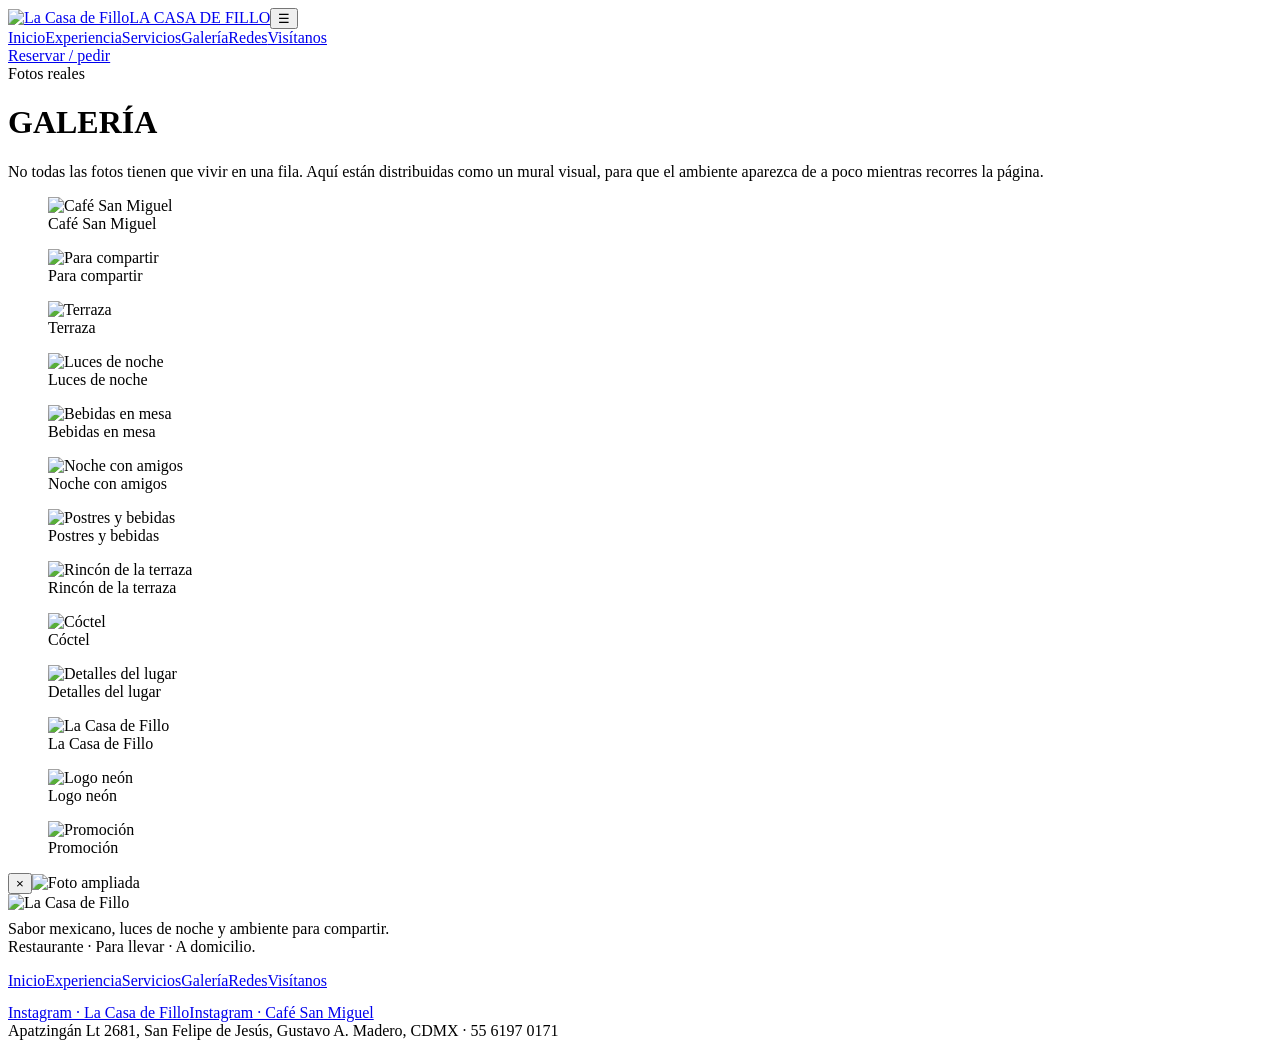
==== galeria.html @ 6eaad09c "Add files via upload" ====
<!doctype html><html lang="es"><head><meta charset="UTF-8"><meta name="viewport" content="width=device-width, initial-scale=1.0"><meta name="theme-color" content="#070707"><title>Galería · La Casa de Fillo</title><link rel="stylesheet" href="assets/styles.css"></head><body><header class="nav"><div class="container nav-inner"><a class="brand" href="index.html"><img src="assets/IMG-20261004-WA0051.jpg" alt="La Casa de Fillo"><span>LA CASA DE FILLO</span></a><button class="menu-toggle" aria-label="Abrir menú">☰</button><nav class="nav-links"><a href="index.html" class="">Inicio</a><a href="experiencia.html" class="">Experiencia</a><a href="servicios.html" class="">Servicios</a><a href="galeria.html" class="active">Galería</a><a href="redes.html" class="">Redes</a><a href="contacto.html" class="">Visítanos</a></nav><a class="cta" href="https://wa.me/525561970171" target="_blank" rel="noopener">Reservar / pedir</a></div></header><header class="page-head"><div class="container"><div class="section-kicker">Fotos reales</div><h1>GALERÍA</h1><p>No todas las fotos tienen que vivir en una fila. Aquí están distribuidas como un mural visual, para que el ambiente aparezca de a poco mientras recorres la página.</p></div></header><section><div class="container"><div class="gallery"><figure class="g-1" data-lightbox data-src="assets/IMG-20261004-WA0040.jpg"><img src="assets/IMG-20261004-WA0040.jpg" alt="Café San Miguel"><figcaption>Café San Miguel</figcaption></figure><figure class="g-2" data-lightbox data-src="assets/IMG-20261004-WA0041.jpg"><img src="assets/IMG-20261004-WA0041.jpg" alt="Para compartir"><figcaption>Para compartir</figcaption></figure><figure class="g-3" data-lightbox data-src="assets/IMG-20261004-WA0042.jpg"><img src="assets/IMG-20261004-WA0042.jpg" alt="Terraza"><figcaption>Terraza</figcaption></figure><figure class="g-4" data-lightbox data-src="assets/IMG-20261004-WA0043.jpg"><img src="assets/IMG-20261004-WA0043.jpg" alt="Luces de noche"><figcaption>Luces de noche</figcaption></figure><figure class="g-5" data-lightbox data-src="assets/IMG-20261004-WA0044.jpg"><img src="assets/IMG-20261004-WA0044.jpg" alt="Bebidas en mesa"><figcaption>Bebidas en mesa</figcaption></figure><figure class="g-6" data-lightbox data-src="assets/IMG-20261004-WA0045.jpg"><img src="assets/IMG-20261004-WA0045.jpg" alt="Noche con amigos"><figcaption>Noche con amigos</figcaption></figure><figure class="g-7" data-lightbox data-src="assets/IMG-20261004-WA0046.jpg"><img src="assets/IMG-20261004-WA0046.jpg" alt="Postres y bebidas"><figcaption>Postres y bebidas</figcaption></figure><figure class="g-8" data-lightbox data-src="assets/IMG-20261004-WA0047.jpg"><img src="assets/IMG-20261004-WA0047.jpg" alt="Rincón de la terraza"><figcaption>Rincón de la terraza</figcaption></figure><figure class="g-9" data-lightbox data-src="assets/IMG-20261004-WA0048.jpg"><img src="assets/IMG-20261004-WA0048.jpg" alt="Cóctel"><figcaption>Cóctel</figcaption></figure><figure class="g-10" data-lightbox data-src="assets/IMG-20261004-WA0049.jpg"><img src="assets/IMG-20261004-WA0049.jpg" alt="Detalles del lugar"><figcaption>Detalles del lugar</figcaption></figure><figure class="g-11" data-lightbox data-src="assets/IMG-20261004-WA0050.jpg"><img src="assets/IMG-20261004-WA0050.jpg" alt="La Casa de Fillo"><figcaption>La Casa de Fillo</figcaption></figure><figure class="g-12" data-lightbox data-src="assets/IMG-20261004-WA0051.jpg"><img src="assets/IMG-20261004-WA0051.jpg" alt="Logo neón"><figcaption>Logo neón</figcaption></figure><figure class="g-13" data-lightbox data-src="assets/IMG-20261004-WA0054.jpg"><img src="assets/IMG-20261004-WA0054.jpg" alt="Promoción"><figcaption>Promoción</figcaption></figure></div></div></section><div class="lightbox"><button class="close" aria-label="Cerrar">×</button><img alt="Foto ampliada"></div><footer class="footer"><div class="container"><div class="footer-top"><div><img src="assets/IMG-20261004-WA0051.jpg" alt="La Casa de Fillo"><p class="section-copy" style="max-width:430px;margin-top:8px">Sabor mexicano, luces de noche y ambiente para compartir. Restaurante · Para llevar · A domicilio.</p></div><div><div class="footer-nav"><a href="index.html">Inicio</a><a href="experiencia.html">Experiencia</a><a href="servicios.html">Servicios</a><a href="galeria.html">Galería</a><a href="redes.html">Redes</a><a href="contacto.html">Visítanos</a></div><div class="footer-nav" style="margin-top:14px"><a href="https://www.instagram.com/lacasadefillo/" target="_blank" rel="noopener">Instagram · La Casa de Fillo</a><a href="https://www.instagram.com/cafedesanmiguel/" target="_blank" rel="noopener">Instagram · Café San Miguel</a></div></div></div><div class="footnote">Apatzingán Lt 2681, San Felipe de Jesús, Gustavo A. Madero, CDMX · 55 6197 0171</div></div></footer><script src="assets/app.js"></script></body></html>
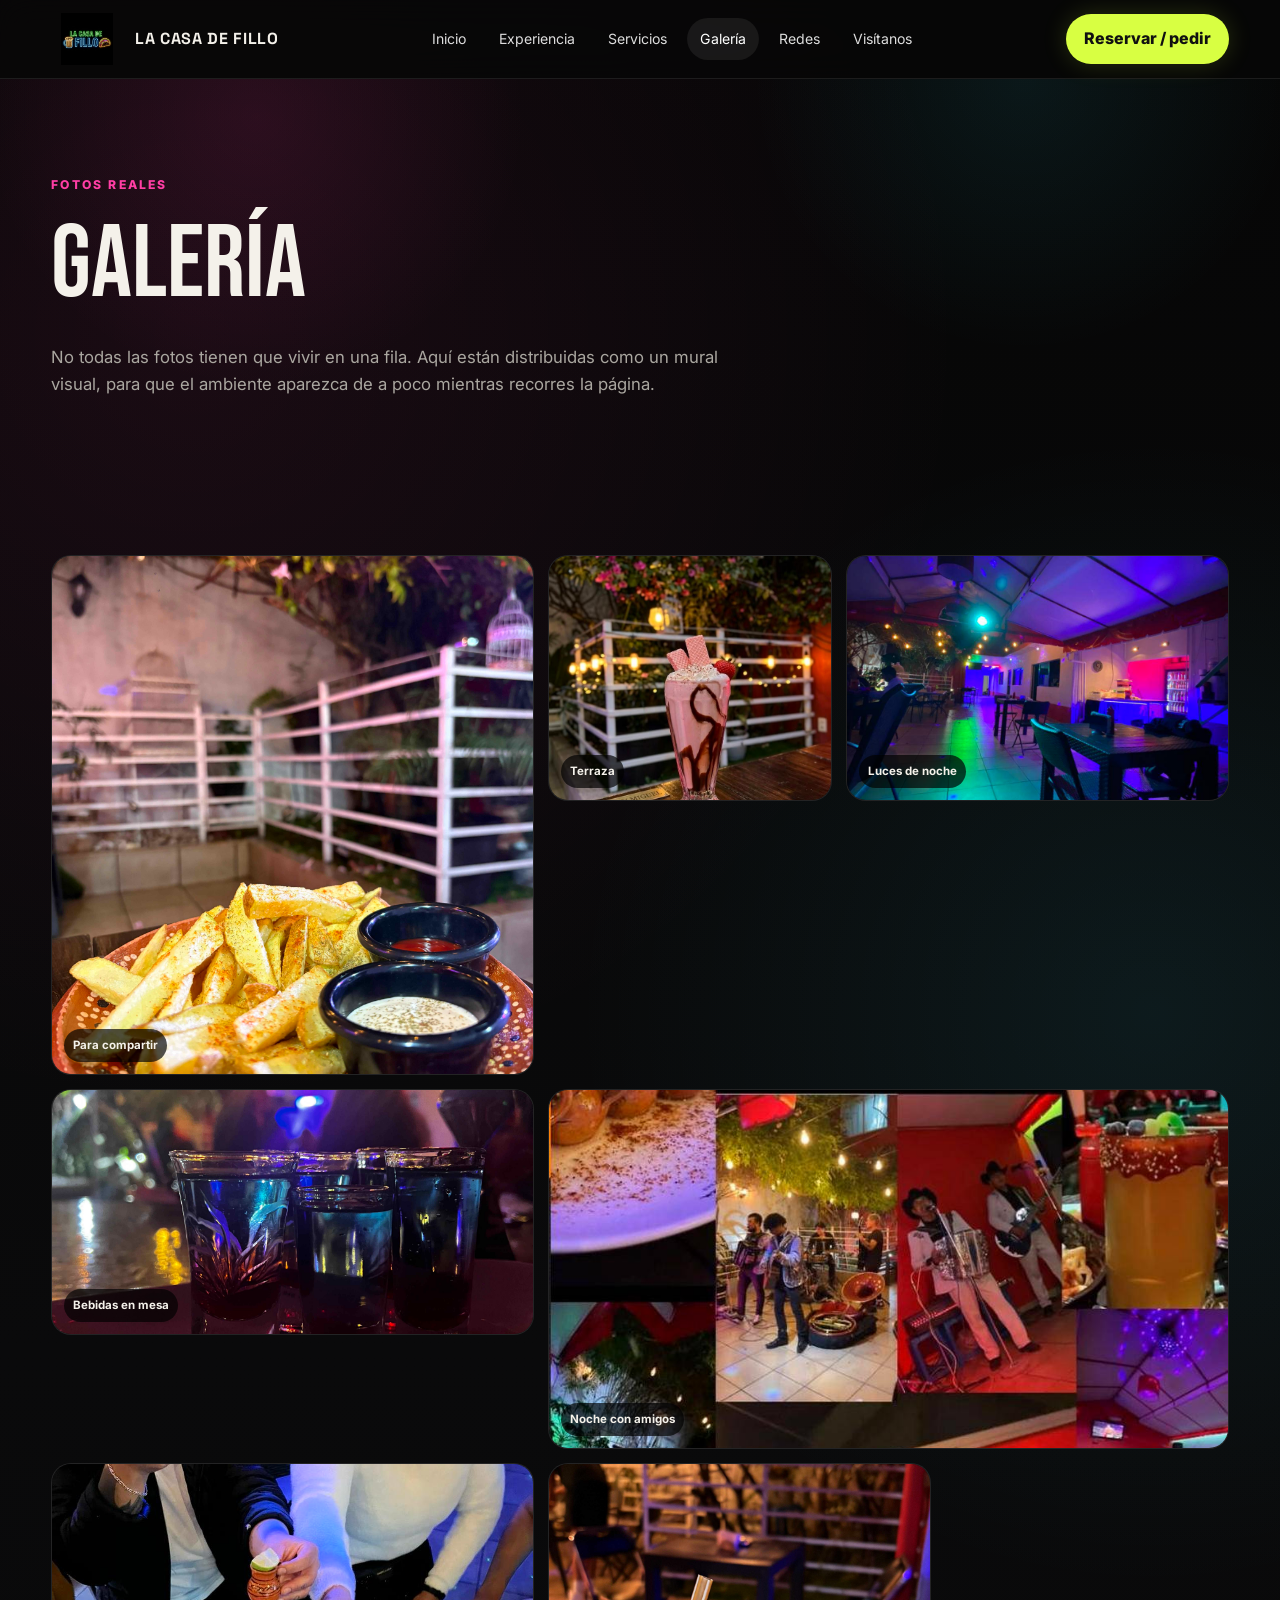
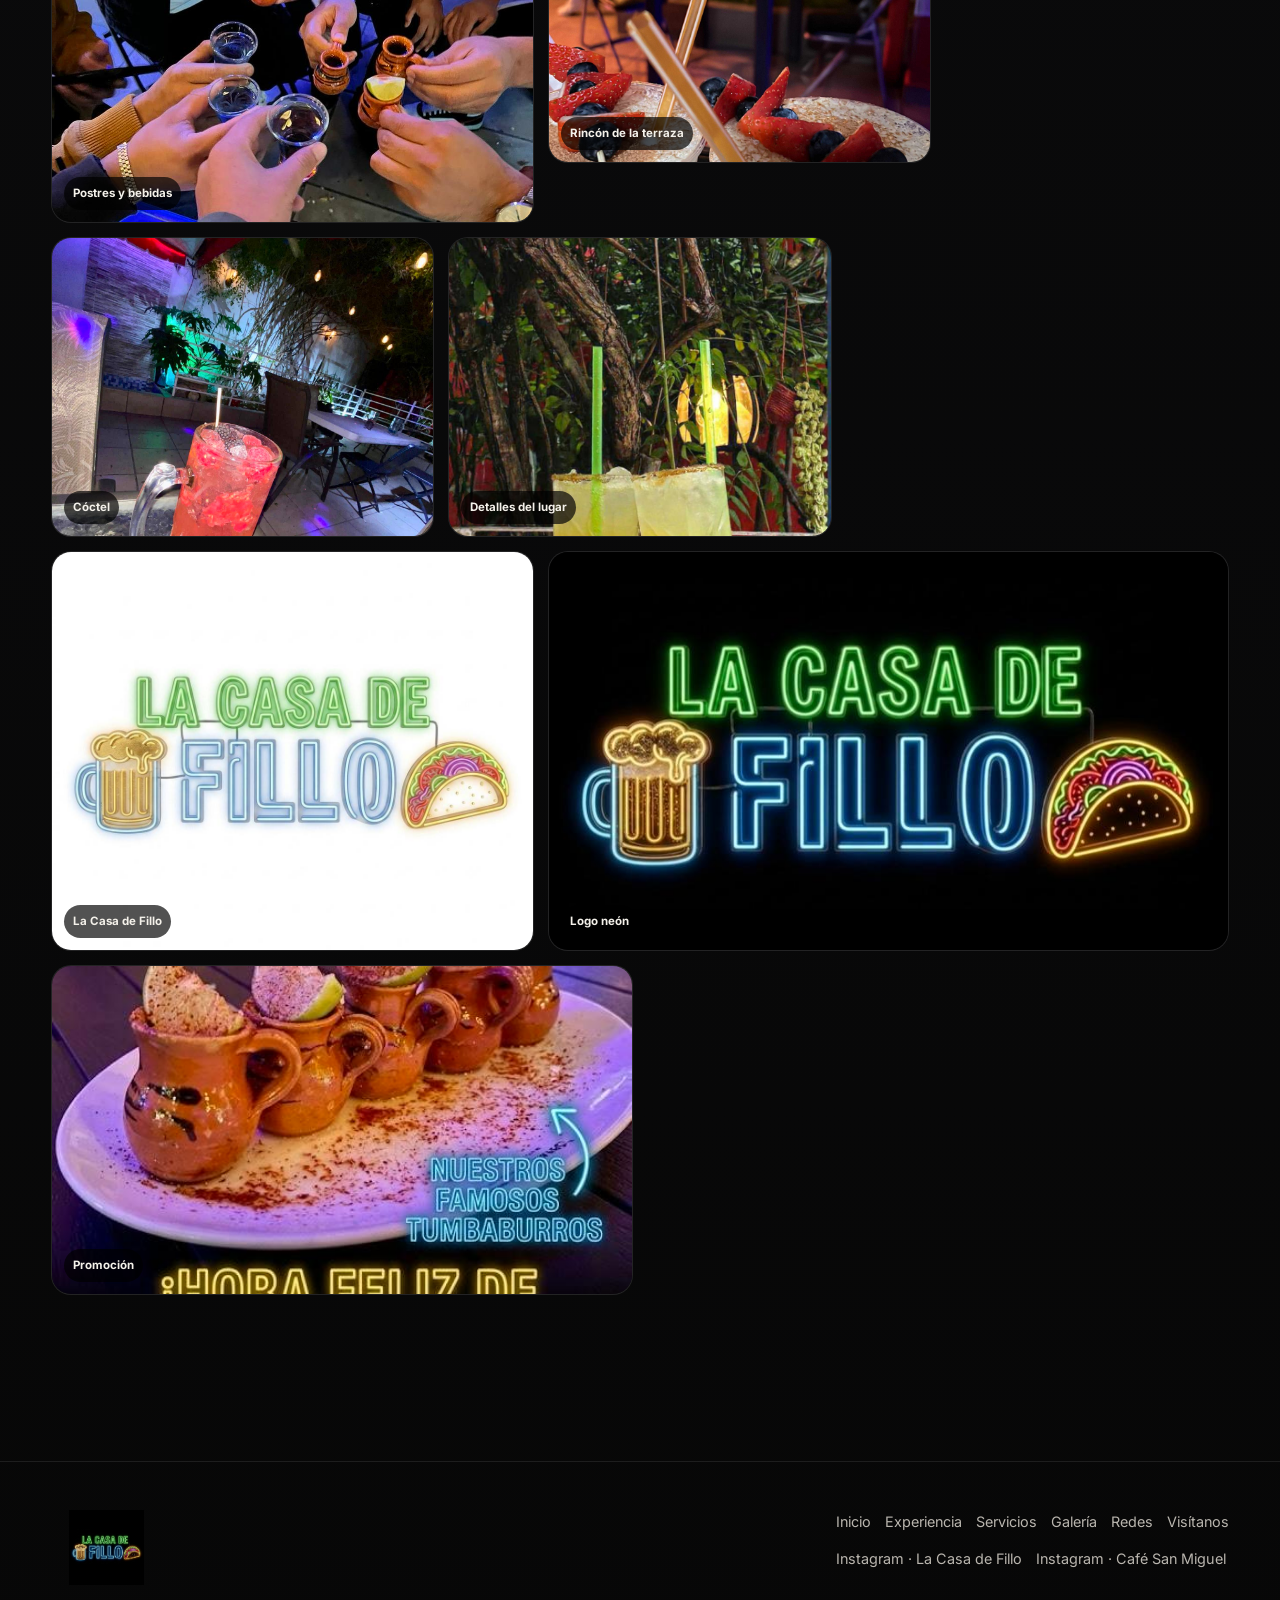
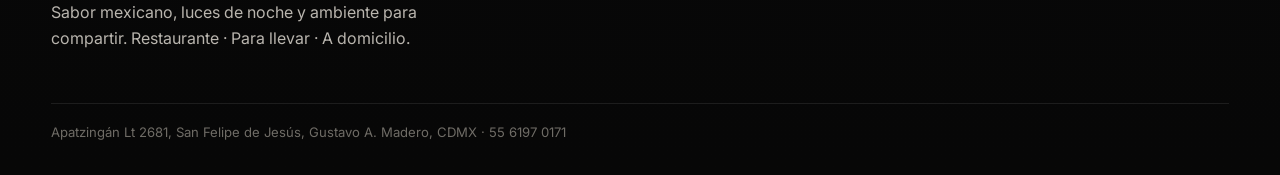
==== commit e5d16b86: "Fix HTML formatting issues in galeria.html" ====
--- a/galeria.html
+++ b/galeria.html
@@ -1 +1 @@
-<!doctype html><html lang="es"><head><meta charset="UTF-8"><meta name="viewport" content="width=device-width, initial-scale=1.0"><meta name="theme-color" content="#070707"><title>Galería · La Casa de Fillo</title><link rel="stylesheet" href="assets/styles.css"></head><body><header class="nav"><div class="container nav-inner"><a class="brand" href="index.html"><img src="assets/IMG-20261004-WA0051.jpg" alt="La Casa de Fillo"><span>LA CASA DE FILLO</span></a><button class="menu-toggle" aria-label="Abrir menú">☰</button><nav class="nav-links"><a href="index.html" class="">Inicio</a><a href="experiencia.html" class="">Experiencia</a><a href="servicios.html" class="">Servicios</a><a href="galeria.html" class="active">Galería</a><a href="redes.html" class="">Redes</a><a href="contacto.html" class="">Visítanos</a></nav><a class="cta" href="https://wa.me/525561970171" target="_blank" rel="noopener">Reservar / pedir</a></div></header><header class="page-head"><div class="container"><div class="section-kicker">Fotos reales</div><h1>GALERÍA</h1><p>No todas las fotos tienen que vivir en una fila. Aquí están distribuidas como un mural visual, para que el ambiente aparezca de a poco mientras recorres la página.</p></div></header><section><div class="container"><div class="gallery"><figure class="g-1" data-lightbox data-src="assets/IMG-20261004-WA0040.jpg"><img src="assets/IMG-20261004-WA0040.jpg" alt="Café San Miguel"><figcaption>Café San Miguel</figcaption></figure><figure class="g-2" data-lightbox data-src="assets/IMG-20261004-WA0041.jpg"><img src="assets/IMG-20261004-WA0041.jpg" alt="Para compartir"><figcaption>Para compartir</figcaption></figure><figure class="g-3" data-lightbox data-src="assets/IMG-20261004-WA0042.jpg"><img src="assets/IMG-20261004-WA0042.jpg" alt="Terraza"><figcaption>Terraza</figcaption></figure><figure class="g-4" data-lightbox data-src="assets/IMG-20261004-WA0043.jpg"><img src="assets/IMG-20261004-WA0043.jpg" alt="Luces de noche"><figcaption>Luces de noche</figcaption></figure><figure class="g-5" data-lightbox data-src="assets/IMG-20261004-WA0044.jpg"><img src="assets/IMG-20261004-WA0044.jpg" alt="Bebidas en mesa"><figcaption>Bebidas en mesa</figcaption></figure><figure class="g-6" data-lightbox data-src="assets/IMG-20261004-WA0045.jpg"><img src="assets/IMG-20261004-WA0045.jpg" alt="Noche con amigos"><figcaption>Noche con amigos</figcaption></figure><figure class="g-7" data-lightbox data-src="assets/IMG-20261004-WA0046.jpg"><img src="assets/IMG-20261004-WA0046.jpg" alt="Postres y bebidas"><figcaption>Postres y bebidas</figcaption></figure><figure class="g-8" data-lightbox data-src="assets/IMG-20261004-WA0047.jpg"><img src="assets/IMG-20261004-WA0047.jpg" alt="Rincón de la terraza"><figcaption>Rincón de la terraza</figcaption></figure><figure class="g-9" data-lightbox data-src="assets/IMG-20261004-WA0048.jpg"><img src="assets/IMG-20261004-WA0048.jpg" alt="Cóctel"><figcaption>Cóctel</figcaption></figure><figure class="g-10" data-lightbox data-src="assets/IMG-20261004-WA0049.jpg"><img src="assets/IMG-20261004-WA0049.jpg" alt="Detalles del lugar"><figcaption>Detalles del lugar</figcaption></figure><figure class="g-11" data-lightbox data-src="assets/IMG-20261004-WA0050.jpg"><img src="assets/IMG-20261004-WA0050.jpg" alt="La Casa de Fillo"><figcaption>La Casa de Fillo</figcaption></figure><figure class="g-12" data-lightbox data-src="assets/IMG-20261004-WA0051.jpg"><img src="assets/IMG-20261004-WA0051.jpg" alt="Logo neón"><figcaption>Logo neón</figcaption></figure><figure class="g-13" data-lightbox data-src="assets/IMG-20261004-WA0054.jpg"><img src="assets/IMG-20261004-WA0054.jpg" alt="Promoción"><figcaption>Promoción</figcaption></figure></div></div></section><div class="lightbox"><button class="close" aria-label="Cerrar">×</button><img alt="Foto ampliada"></div><footer class="footer"><div class="container"><div class="footer-top"><div><img src="assets/IMG-20261004-WA0051.jpg" alt="La Casa de Fillo"><p class="section-copy" style="max-width:430px;margin-top:8px">Sabor mexicano, luces de noche y ambiente para compartir. Restaurante · Para llevar · A domicilio.</p></div><div><div class="footer-nav"><a href="index.html">Inicio</a><a href="experiencia.html">Experiencia</a><a href="servicios.html">Servicios</a><a href="galeria.html">Galería</a><a href="redes.html">Redes</a><a href="contacto.html">Visítanos</a></div><div class="footer-nav" style="margin-top:14px"><a href="https://www.instagram.com/lacasadefillo/" target="_blank" rel="noopener">Instagram · La Casa de Fillo</a><a href="https://www.instagram.com/cafedesanmiguel/" target="_blank" rel="noopener">Instagram · Café San Miguel</a></div></div></div><div class="footnote">Apatzingán Lt 2681, San Felipe de Jesús, Gustavo A. Madero, CDMX · 55 6197 0171</div></div></footer><script src="assets/app.js"></script></body></html>+<!doctype html><html lang="es"><head><meta charset="UTF-8"><meta name="viewport" content="width=device-width, initial-scale=1.0"><meta name="theme-color" content="#070707"><title>Galería · La Casa de Fillo</title><link rel="stylesheet" href="assets/styles.css"></head><body><header class="nav"><div class="container nav-inner"><a class="brand" href="index.html"><img src="assets/IMG-20261004-WA0051.jpg" alt="La Casa de Fillo"><span>LA CASA DE FILLO</span></a><button class="menu-toggle" aria-label="Abrir menú">☰</button><nav class="nav-links"><a href="index.html" class="">Inicio</a><a href="experiencia.html" class="">Experiencia</a><a href="servicios.html" class="">Servicios</a><a href="galeria.html" class="active">Galería</a><a href="redes.html" class="">Redes</a><a href="contacto.html" class="">Visítanos</a></nav><a class="cta" href="https://wa.me/525561970171" target="_blank" rel="noopener">Reservar / pedir</a></div></header><header class="page-head"><div class="container"><div class="section-kicker">Fotos reales</div><h1>GALERÍA</h1><p>No todas las fotos tienen que vivir en una fila. Aquí están distribuidas como un mural visual, para que el ambiente aparezca de a poco mientras recorres la página.</p></div></header><section><div class="container"><div class="gallery"><figure class="g-1" data-lightbox data-src="</figcaption></figure><figure class="g-2" data-lightbox data-src="assets/IMG-20261004-WA0041.jpg"><img src="assets/IMG-20261004-WA0041.jpg" alt="Para compartir"><figcaption>Para compartir</figcaption></figure><figure class="g-3" data-lightbox data-src="assets/IMG-20261004-WA0042.jpg"><img src="assets/IMG-20261004-WA0042.jpg" alt="Terraza"><figcaption>Terraza</figcaption></figure><figure class="g-4" data-lightbox data-src="assets/IMG-20261004-WA0043.jpg"><img src="assets/IMG-20261004-WA0043.jpg" alt="Luces de noche"><figcaption>Luces de noche</figcaption></figure><figure class="g-5" data-lightbox data-src="assets/IMG-20261004-WA0044.jpg"><img src="assets/IMG-20261004-WA0044.jpg" alt="Bebidas en mesa"><figcaption>Bebidas en mesa</figcaption></figure><figure class="g-6" data-lightbox data-src="assets/IMG-20261004-WA0045.jpg"><img src="assets/IMG-20261004-WA0045.jpg" alt="Noche con amigos"><figcaption>Noche con amigos</figcaption></figure><figure class="g-7" data-lightbox data-src="assets/IMG-20261004-WA0046.jpg"><img src="assets/IMG-20261004-WA0046.jpg" alt="Postres y bebidas"><figcaption>Postres y bebidas</figcaption></figure><figure class="g-8" data-lightbox data-src="assets/IMG-20261004-WA0047.jpg"><img src="assets/IMG-20261004-WA0047.jpg" alt="Rincón de la terraza"><figcaption>Rincón de la terraza</figcaption></figure><figure class="g-9" data-lightbox data-src="assets/IMG-20261004-WA0048.jpg"><img src="assets/IMG-20261004-WA0048.jpg" alt="Cóctel"><figcaption>Cóctel</figcaption></figure><figure class="g-10" data-lightbox data-src="assets/IMG-20261004-WA0049.jpg"><img src="assets/IMG-20261004-WA0049.jpg" alt="Detalles del lugar"><figcaption>Detalles del lugar</figcaption></figure><figure class="g-11" data-lightbox data-src="assets/IMG-20261004-WA0050.jpg"><img src="assets/IMG-20261004-WA0050.jpg" alt="La Casa de Fillo"><figcaption>La Casa de Fillo</figcaption></figure><figure class="g-12" data-lightbox data-src="assets/IMG-20261004-WA0051.jpg"><img src="assets/IMG-20261004-WA0051.jpg" alt="Logo neón"><figcaption>Logo neón</figcaption></figure><figure class="g-13" data-lightbox data-src="assets/IMG-20261004-WA0054.jpg"><img src="assets/IMG-20261004-WA0054.jpg" alt="Promoción"><figcaption>Promoción</figcaption></figure></div></div></section><div class="lightbox"><button class="close" aria-label="Cerrar">×</button><img alt="Foto ampliada"></div><footer class="footer"><div class="container"><div class="footer-top"><div><img src="assets/IMG-20261004-WA0051.jpg" alt="La Casa de Fillo"><p class="section-copy" style="max-width:430px;margin-top:8px">Sabor mexicano, luces de noche y ambiente para compartir. Restaurante · Para llevar · A domicilio.</p></div><div><div class="footer-nav"><a href="index.html">Inicio</a><a href="experiencia.html">Experiencia</a><a href="servicios.html">Servicios</a><a href="galeria.html">Galería</a><a href="redes.html">Redes</a><a href="contacto.html">Visítanos</a></div><div class="footer-nav" style="margin-top:14px"><a href="https://www.instagram.com/lacasadefillo/" target="_blank" rel="noopener">Instagram · La Casa de Fillo</a><a href="https://www.instagram.com/cafedesanmiguel/" target="_blank" rel="noopener">Instagram · Café San Miguel</a></div></div></div><div class="footnote">Apatzingán Lt 2681, San Felipe de Jesús, Gustavo A. Madero, CDMX · 55 6197 0171</div></div></footer><script src="assets/app.js"></script></body></html>
--- a/assets/styles.css
+++ b/assets/styles.css
@@ -0,0 +1,16 @@
+@import url('https://fonts.googleapis.com/css2?family=Bebas+Neue&family=Inter:wght@400;500;600;700;800&family=Space+Grotesk:wght@500;600;700&display=swap');
+:root{--bg:#070707;--bg2:#0e0e10;--panel:#121214;--ink:#f4f1ea;--muted:#aaa7a0;--line:rgba(255,255,255,.09);--neon:#d8ff42;--pink:#ff3ea5;--cyan:#3ee7ff;--red:#ff4545;--shadow:0 18px 50px rgba(0,0,0,.45)}
+*{box-sizing:border-box}html{scroll-behavior:smooth}body{margin:0;background:radial-gradient(circle at 15% 10%,rgba(255,62,165,.08),transparent 24%),radial-gradient(circle at 90% 30%,rgba(62,231,255,.08),transparent 22%),linear-gradient(#060606,#0a0a0b 40%,#070707);color:var(--ink);font-family:Inter,system-ui,sans-serif;line-height:1.6}a{color:inherit;text-decoration:none}.container{width:min(1180px,92vw);margin:auto}.nav{position:sticky;top:0;z-index:30;background:rgba(7,7,7,.88);backdrop-filter:blur(16px);border-bottom:1px solid var(--line)}.nav-inner{height:78px;display:flex;align-items:center;justify-content:space-between;gap:20px}.brand{display:flex;align-items:center;gap:12px}.brand img{width:72px;height:52px;object-fit:contain}.brand span{font-family:'Space Grotesk';font-weight:700;letter-spacing:.04em}.nav-links{display:flex;align-items:center;gap:7px}.nav-links a{padding:10px 13px;border-radius:999px;color:#ddd;font-size:.88rem}.nav-links a:hover,.nav-links a.active{background:rgba(255,255,255,.07);color:white}.cta{display:inline-flex;align-items:center;justify-content:center;gap:8px;padding:12px 18px;border-radius:999px;background:var(--neon);color:#101010;font-weight:800;box-shadow:0 0 24px rgba(216,255,66,.17)}.menu-toggle{display:none;border:1px solid var(--line);background:var(--panel);color:white;border-radius:10px;padding:10px 12px}
+.hero{position:relative;min-height:79vh;display:grid;align-items:end;overflow:hidden}.hero-bg{position:absolute;inset:0;background:linear-gradient(90deg,rgba(0,0,0,.94) 0%,rgba(0,0,0,.56) 38%,rgba(0,0,0,.28) 70%,rgba(0,0,0,.72) 100%),linear-gradient(180deg,rgba(0,0,0,.15) 40%,#070707 96%),url('../assets/IMG-20261004-WA0043.jpg') center/cover no-repeat;filter:saturate(1.15)}.hero-content{position:relative;z-index:1;padding:110px 0 90px;max-width:720px}.eyebrow{display:inline-flex;gap:8px;align-items:center;font-size:.75rem;font-weight:800;letter-spacing:.16em;text-transform:uppercase;color:var(--neon)}.eyebrow:before{content:'';width:24px;height:2px;background:var(--neon);box-shadow:0 0 12px var(--neon)}h1,h2,h3{margin:0;line-height:1}.display{font-family:'Bebas Neue';font-size:clamp(4.2rem,10vw,8rem);letter-spacing:.015em;max-width:720px;text-shadow:0 0 28px rgba(255,62,165,.12)}.display .accent{color:var(--neon)}.lead{font-size:1.08rem;color:#d6d2cb;max-width:620px;margin:22px 0 28px}.hero-actions{display:flex;gap:12px;flex-wrap:wrap}.btn{display:inline-flex;padding:13px 18px;border-radius:12px;border:1px solid rgba(255,255,255,.12);background:rgba(255,255,255,.055);font-weight:700}.btn:hover{border-color:rgba(255,255,255,.28);transform:translateY(-1px)}.btn-ghost{background:transparent}.btn-neon{background:var(--neon);color:#101010;border-color:transparent}.floating-note{position:absolute;right:4vw;bottom:70px;z-index:2;width:min(270px,33vw);border:1px solid rgba(216,255,66,.25);background:rgba(10,10,10,.76);padding:18px;border-radius:18px;box-shadow:0 0 30px rgba(216,255,66,.08)}.floating-note .big{font:3rem 'Bebas Neue';color:var(--neon)}
+section{padding:96px 0}.section-kicker{font-size:.76rem;font-weight:800;text-transform:uppercase;letter-spacing:.18em;color:var(--pink);margin-bottom:10px}.section-title{font-family:'Bebas Neue';font-size:clamp(3rem,6vw,5rem);letter-spacing:.02em}.section-copy{color:#b9b5ae;max-width:680px}.split{display:grid;grid-template-columns:1.05fr .95fr;gap:54px;align-items:center}.image-card{position:relative;border-radius:26px;overflow:hidden;box-shadow:var(--shadow);border:1px solid var(--line);background:#0c0c0c}.image-card img{width:100%;display:block;object-fit:cover}.image-card.tall img{aspect-ratio:4/5}.image-card.land img{aspect-ratio:16/10}.tag{position:absolute;left:16px;top:16px;background:rgba(0,0,0,.72);border:1px solid rgba(255,255,255,.14);padding:7px 10px;border-radius:999px;font-size:.74rem;font-weight:800}
+.cards{display:grid;grid-template-columns:repeat(3,1fr);gap:18px}.card{background:linear-gradient(180deg,rgba(255,255,255,.045),rgba(255,255,255,.018));border:1px solid var(--line);border-radius:22px;padding:26px;min-height:230px;box-shadow:var(--shadow)}.card:hover{border-color:rgba(216,255,66,.2);transform:translateY(-3px)}.icon{width:44px;height:44px;display:grid;place-items:center;border-radius:14px;background:rgba(216,255,66,.09);color:var(--neon);font-size:1.2rem;margin-bottom:18px}.card h3{font:1.65rem 'Space Grotesk';margin-bottom:10px}.card p{margin:0;color:#aaa7a0}
+.mosaic{display:grid;grid-template-columns:1.35fr .8fr .8fr;gap:16px;grid-auto-rows:230px}.mosaic .tile{border-radius:22px;overflow:hidden;border:1px solid var(--line);position:relative}.mosaic img{width:100%;height:100%;object-fit:cover}.tile .overlay{position:absolute;inset:auto 0 0;padding:18px;background:linear-gradient(transparent,rgba(0,0,0,.85));font-weight:700}.span2{grid-row:span 2}.wide{grid-column:span 2}
+.band{border-block:1px solid var(--line);background:linear-gradient(90deg,rgba(216,255,66,.05),rgba(255,62,165,.05),rgba(62,231,255,.05));padding:25px 0}.band-inner{display:flex;align-items:center;justify-content:space-between;gap:20px}.band strong{font-family:'Bebas Neue';font-size:2.5rem}.band small{color:#aaa7a0}.quote{font-family:'Bebas Neue';font-size:clamp(2.6rem,5vw,4.6rem);max-width:820px;letter-spacing:.02em}.quote span{color:var(--pink)}
+.page-head{padding:96px 0 44px;background:radial-gradient(circle at 20% 10%,rgba(255,62,165,.1),transparent 25%),radial-gradient(circle at 80% 0%,rgba(62,231,255,.08),transparent 25%)}.page-head h1{font:clamp(4rem,8vw,6.5rem) 'Bebas Neue'}.page-head p{max-width:720px;color:#aaa7a0;font-size:1.05rem}.service-grid{display:grid;grid-template-columns:1fr 1fr;gap:20px}.service{padding:28px;border-radius:22px;border:1px solid var(--line);background:var(--panel);min-height:230px}.service h3{font:2rem 'Bebas Neue';letter-spacing:.03em}.service:nth-child(1){box-shadow:0 0 0 1px rgba(216,255,66,.06),0 0 38px rgba(216,255,66,.05)}.service:nth-child(2){box-shadow:0 0 0 1px rgba(255,62,165,.05),0 0 38px rgba(255,62,165,.05)}.service:nth-child(3){box-shadow:0 0 0 1px rgba(62,231,255,.05),0 0 38px rgba(62,231,255,.05)}
+.gallery{display:grid;grid-template-columns:repeat(12,1fr);gap:14px}.gallery figure{margin:0;border-radius:20px;overflow:hidden;border:1px solid var(--line);background:#0d0d0e;position:relative;cursor:pointer}.gallery img{width:100%;height:100%;object-fit:cover;display:block;transition:transform .35s ease;filter:saturate(1.1)}.gallery figure:hover img{transform:scale(1.04)}.gallery figcaption{position:absolute;left:12px;bottom:12px;background:rgba(0,0,0,.68);padding:7px 9px;border-radius:999px;font-size:.72rem;font-weight:700}.g-1{grid-column:span 5;height:520px}.g-2{grid-column:span 7;height:260px}.g-3{grid-column:span 3;height:246px}.g-4{grid-column:span 4;height:246px}.g-5{grid-column:span 5;height:246px}.g-6{grid-column:span 7;height:360px}.g-7{grid-column:span 5;height:360px}.g-8{grid-column:span 4;height:300px}.g-9{grid-column:span 4;height:300px}.g-10{grid-column:span 4;height:300px}.g-11{grid-column:span 5;height:400px}.g-12{grid-column:span 7;height:400px}.g-13{grid-column:span 6;height:330px}.g-14{grid-column:span 6;height:330px}
+.contact-grid{display:grid;grid-template-columns:1fr 1.05fr;gap:22px}.contact-card{border:1px solid var(--line);border-radius:24px;background:var(--panel);padding:30px}.contact-list{display:grid;gap:14px;margin:24px 0}.contact-item{display:flex;gap:14px;align-items:flex-start;padding:16px;border-radius:16px;background:#0b0b0c;border:1px solid var(--line)}.contact-item strong{display:block}.contact-item span{color:#a8a49d;font-size:.92rem}.mapbox{min-height:100%;padding:0;overflow:hidden}.mapbox iframe{width:100%;height:100%;min-height:450px;border:0;filter:grayscale(1) contrast(1.1) brightness(.72)}
+.social-grid{display:grid;grid-template-columns:1fr 1fr;gap:20px}.social-card{padding:28px;border-radius:24px;border:1px solid var(--line);background:var(--panel)}.handle{font:2.1rem 'Space Grotesk';margin:7px 0 10px}.social-card p{color:#aaa7a0}.social-card .mini{width:100%;aspect-ratio:4/3;object-fit:cover;border-radius:18px;margin:15px 0;border:1px solid var(--line)}
+.footer{padding:48px 0 32px;border-top:1px solid var(--line);margin-top:70px}.footer-top{display:flex;justify-content:space-between;gap:30px;align-items:flex-start}.footer img{width:110px;height:75px;object-fit:contain}.footer-nav{display:flex;gap:14px;flex-wrap:wrap;color:#b9b5ae;font-size:.9rem}.footnote{margin-top:35px;color:#6f6c66;font-size:.82rem;border-top:1px solid var(--line);padding-top:18px}
+.lightbox{position:fixed;inset:0;background:rgba(0,0,0,.92);display:none;align-items:center;justify-content:center;padding:30px;z-index:80}.lightbox.show{display:flex}.lightbox img{max-width:92vw;max-height:88vh;border-radius:16px;border:1px solid rgba(255,255,255,.15);box-shadow:0 25px 90px #000}.close{position:absolute;right:25px;top:18px;background:#18181a;color:white;border:1px solid var(--line);width:44px;height:44px;border-radius:50%;font-size:1.2rem}
+@media(max-width:900px){.nav-links{display:none}.menu-toggle{display:block}.nav.open .nav-links{display:flex;position:absolute;top:78px;left:0;right:0;padding:14px;background:rgba(7,7,7,.98);border-bottom:1px solid var(--line);flex-direction:column;align-items:stretch}.nav.open .nav-links a{padding:12px 16px}.nav-inner .cta{display:none}.hero{min-height:82vh}.hero-bg{background-position:58% center}.floating-note{position:relative;right:auto;bottom:auto;margin:0 0 40px;width:fit-content}.hero-content{padding:100px 0 40px}.split,.contact-grid,.social-grid,.service-grid{grid-template-columns:1fr}.cards{grid-template-columns:1fr}.mosaic{grid-template-columns:1fr 1fr;grid-auto-rows:210px}.wide{grid-column:span 2}.span2{grid-row:span 2}.gallery{grid-template-columns:1fr 1fr}.gallery figure{grid-column:span 1!important;height:260px}.gallery figure:nth-child(1),.gallery figure:nth-child(6),.gallery figure:nth-child(11),.gallery figure:nth-child(12){grid-column:span 2!important}.footer-top{flex-direction:column}}
+@media(max-width:560px){section{padding:70px 0}.display{font-size:4.1rem}.hero{min-height:88vh}.hero-content{padding-top:120px}.mosaic{grid-template-columns:1fr}.wide{grid-column:auto}.span2{grid-row:auto}.gallery{grid-template-columns:1fr}.gallery figure,.gallery figure:nth-child(n){grid-column:auto!important;height:300px}.page-head{padding-top:75px}.brand span{display:none}}
